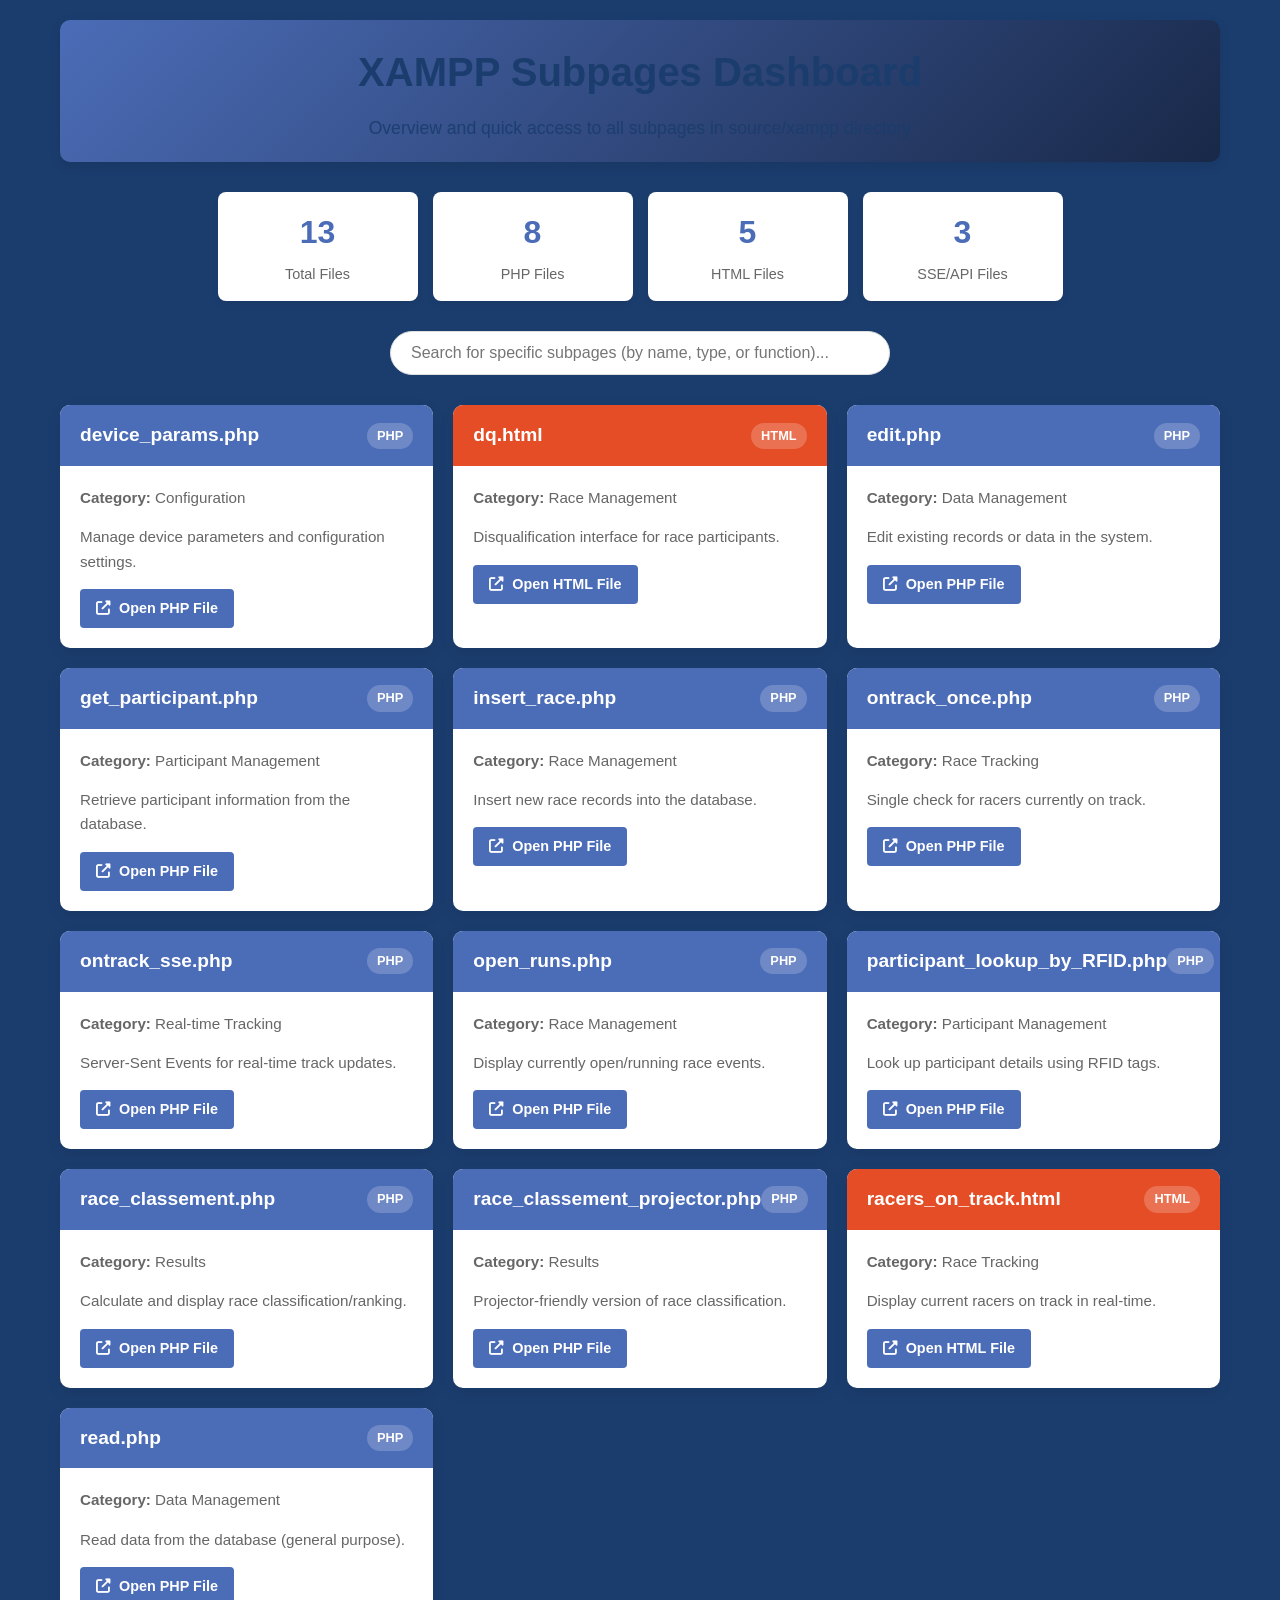
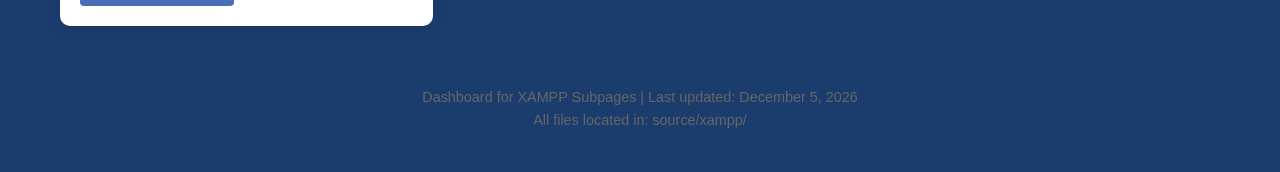
==== source/dashboard_xampp.html @ 2f5ff61c "mc" ====
<!DOCTYPE html>
<html lang="en">
<head>
    <meta charset="UTF-8">
    <meta name="viewport" content="width=device-width, initial-scale=1.0">
    <title>XAMPP Subpages Dashboard</title>
    <link rel="stylesheet" href="https://cdnjs.cloudflare.com/ajax/libs/font-awesome/6.4.0/css/all.min.css">
    <style>
        * {
            margin: 0;
            padding: 0;
            box-sizing: border-box;
            font-family: 'Segoe UI', Tahoma, Geneva, Verdana, sans-serif;
        }
        
        body {
            background-color: #1b3d6e;
            color: #333;
            line-height: 1.6;
        }
        
        .container {
            max-width: 1200px;
            margin: 0 auto;
            padding: 20px;
        }
        
        header {
            text-align: center;
            margin-bottom: 30px;
            padding: 20px;
            background: linear-gradient(135deg, #4b6cb7 0%, #182848 100%);
            color: #1b3d6e;
            border-radius: 10px;
            box-shadow: 0 4px 12px rgba(0, 0, 0, 0.1);
        }
        
        header h1 {
            font-size: 2.5rem;
            margin-bottom: 10px;
        }
        
        header p {
            font-size: 1.1rem;
            opacity: 0.9;
        }
        
        .stats {
            display: flex;
            justify-content: center;
            flex-wrap: wrap;
            gap: 15px;
            margin-bottom: 30px;
        }
        
        .stat-card {
            background: white;
            border-radius: 8px;
            padding: 15px 25px;
            text-align: center;
            box-shadow: 0 4px 6px rgba(0, 0, 0, 0.05);
            flex: 1;
            min-width: 150px;
            max-width: 200px;
        }
        
        .stat-card .number {
            font-size: 2rem;
            font-weight: bold;
            color: #4b6cb7;
        }
        
        .stat-card .label {
            font-size: 0.9rem;
            color: #666;
            margin-top: 5px;
        }
        
        .dashboard {
            display: grid;
            grid-template-columns: repeat(auto-fill, minmax(300px, 1fr));
            gap: 20px;
        }
        
        .card {
            background: white;
            border-radius: 10px;
            overflow: hidden;
            box-shadow: 0 5px 15px rgba(0, 0, 0, 0.08);
            transition: transform 0.3s ease, box-shadow 0.3s ease;
        }
        
        .card:hover {
            transform: translateY(-5px);
            box-shadow: 0 10px 20px rgba(0, 0, 0, 0.12);
        }
        
        .card-header {
            padding: 15px 20px;
            background-color: #4b6cb7;
            color: white;
            display: flex;
            justify-content: space-between;
            align-items: center;
        }
        
        .card-header h3 {
            font-size: 1.2rem;
            font-weight: 600;
        }
        
        .file-type {
            background-color: rgba(255, 255, 255, 0.2);
            padding: 3px 10px;
            border-radius: 20px;
            font-size: 0.8rem;
            font-weight: 600;
        }
        
        .card-body {
            padding: 20px;
        }
        
        .card-body p {
            color: #666;
            margin-bottom: 15px;
            font-size: 0.95rem;
        }
        
        .btn {
            display: inline-block;
            padding: 8px 16px;
            background-color: #4b6cb7;
            color: white;
            text-decoration: none;
            border-radius: 4px;
            font-size: 0.9rem;
            font-weight: 600;
            transition: background-color 0.3s ease;
        }
        
        .btn:hover {
            background-color: #3a5795;
        }
        
        .btn i {
            margin-right: 5px;
        }
        
        .php { background-color: #4b6cb7; }
        .html { background-color: #e44d26; }
        
        .search-container {
            margin-bottom: 30px;
            text-align: center;
        }
        
        .search-box {
            width: 100%;
            max-width: 500px;
            padding: 12px 20px;
            border: 1px solid #ddd;
            border-radius: 50px;
            font-size: 1rem;
            outline: none;
            transition: border-color 0.3s;
        }
        
        .search-box:focus {
            border-color: #4b6cb7;
            box-shadow: 0 0 0 3px rgba(75, 108, 183, 0.2);
        }
        
        footer {
            text-align: center;
            margin-top: 40px;
            padding: 20px;
            color: #666;
            font-size: 0.9rem;
        }
        
        .no-results {
            grid-column: 1 / -1;
            text-align: center;
            padding: 40px;
            color: #666;
        }
        
        @media (max-width: 768px) {
            .dashboard {
                grid-template-columns: 1fr;
            }
            
            header h1 {
                font-size: 2rem;
            }
        }
    </style>
</head>
<body>
    <div class="container">
        <header>
            <h1>XAMPP Subpages Dashboard</h1>
            <p>Overview and quick access to all subpages in source/xampp directory</p>
        </header>
        
        <div class="stats">
            <div class="stat-card">
                <div class="number">13</div>
                <div class="label">Total Files</div>
            </div>
            <div class="stat-card">
                <div class="number">8</div>
                <div class="label">PHP Files</div>
            </div>
            <div class="stat-card">
                <div class="number">5</div>
                <div class="label">HTML Files</div>
            </div>
            <div class="stat-card">
                <div class="number">3</div>
                <div class="label">SSE/API Files</div>
            </div>
        </div>
        
        <div class="search-container">
            <input type="text" class="search-box" id="searchInput" placeholder="Search for specific subpages (by name, type, or function)...">
        </div>
        
        <div class="dashboard" id="dashboard">
            <!-- Cards will be generated by JavaScript -->
        </div>
        
        <footer>
            <p>Dashboard for XAMPP Subpages | Last updated: <span id="currentDate"></span></p>
            <p>All files located in: <code>source/xampp/</code></p>
        </footer>
    </div>

    <script>
        // File data with descriptions
        const files = [
            {
                name: "device_params.php",
                type: "php",
                description: "Manage device parameters and configuration settings.",
                category: "Configuration"
            },
            {
                name: "dq.html",
                type: "html",
                description: "Disqualification interface for race participants.",
                category: "Race Management"
            },
            {
                name: "edit.php",
                type: "php",
                description: "Edit existing records or data in the system.",
                category: "Data Management"
            },
            {
                name: "get_participant.php",
                type: "php",
                description: "Retrieve participant information from the database.",
                category: "Participant Management"
            },
            {
                name: "insert_race.php",
                type: "php",
                description: "Insert new race records into the database.",
                category: "Race Management"
            },
            {
                name: "ontrack_once.php",
                type: "php",
                description: "Single check for racers currently on track.",
                category: "Race Tracking"
            },
            {
                name: "ontrack_sse.php",
                type: "php",
                description: "Server-Sent Events for real-time track updates.",
                category: "Real-time Tracking"
            },
            {
                name: "open_runs.php",
                type: "php",
                description: "Display currently open/running race events.",
                category: "Race Management"
            },
            {
                name: "participant_lookup_by_RFID.php",
                type: "php",
                description: "Look up participant details using RFID tags.",
                category: "Participant Management"
            },
            {
                name: "race_classement.php",
                type: "php",
                description: "Calculate and display race classification/ranking.",
                category: "Results"
            },
            {
                name: "race_classement_projector.php",
                type: "php",
                description: "Projector-friendly version of race classification.",
                category: "Results"
            },
            {
                name: "racers_on_track.html",
                type: "html",
                description: "Display current racers on track in real-time.",
                category: "Race Tracking"
            },
            {
                name: "read.php",
                type: "php",
                description: "Read data from the database (general purpose).",
                category: "Data Management"
            }
        ];
        
        // File type display names and colors
        const fileTypeInfo = {
            "php": { name: "PHP", color: "#4b6cb7" },
            "html": { name: "HTML", color: "#e44d26" }
        };
        
        // Category descriptions
        const categoryDescriptions = {
            "Configuration": "System configuration and parameter management",
            "Race Management": "Manage races, runs, and race-related operations",
            "Data Management": "Create, read, update, delete operations",
            "Participant Management": "Handle participant information and lookup",
            "Race Tracking": "Monitor racers on track in real-time",
            "Real-time Tracking": "Live updates using Server-Sent Events",
            "Results": "Race results, classification, and rankings"
        };
        
        // Initialize dashboard
        document.addEventListener('DOMContentUpdated', function() {
            renderDashboard(files);
            updateCurrentDate();
        });
        
        function renderDashboard(fileList) {
            const dashboard = document.getElementById('dashboard');
            
            if (fileList.length === 0) {
                dashboard.innerHTML = '<div class="no-results"><h3>No files match your search</h3><p>Try a different search term</p></div>';
                return;
            }
            
            dashboard.innerHTML = '';
            
            fileList.forEach(file => {
                const fileType = fileTypeInfo[file.type];
                const card = document.createElement('div');
                card.className = 'card';
                
                card.innerHTML = `
                    <div class="card-header" style="background-color: ${fileType.color}">
                        <h3>${file.name}</h3>
                        <span class="file-type">${fileType.name}</span>
                    </div>
                    <div class="card-body">
                        <p><strong>Category:</strong> ${file.category}</p>
                        <p>${file.description}</p>
                        <a href="source/xampp/${file.name}" class="btn" target="_blank">
                            <i class="fas fa-external-link-alt"></i> Open ${fileType.name} File
                        </a>
                    </div>
                `;
                
                dashboard.appendChild(card);
            });
        }
        
        // Search functionality
        document.getElementById('searchInput').addEventListener('input', function(e) {
            const searchTerm = e.target.value.toLowerCase();
            
            if (searchTerm === '') {
                renderDashboard(files);
                return;
            }
            
            const filteredFiles = files.filter(file => {
                return file.name.toLowerCase().includes(searchTerm) ||
                       file.type.toLowerCase().includes(searchTerm) ||
                       file.description.toLowerCase().includes(searchTerm) ||
                       file.category.toLowerCase().includes(searchTerm);
            });
            
            renderDashboard(filteredFiles);
        });
        
        // Update current date in footer
        function updateCurrentDate() {
            const now = new Date();
            const options = { year: 'numeric', month: 'long', day: 'numeric' };
            document.getElementById('currentDate').textContent = now.toLocaleDateString('en-US', options);
        }
        
        // Initialize the dashboard
        document.addEventListener('DOMContentLoaded', function() {
            renderDashboard(files);
            updateCurrentDate();
        });
    </script>
</body>
</html>
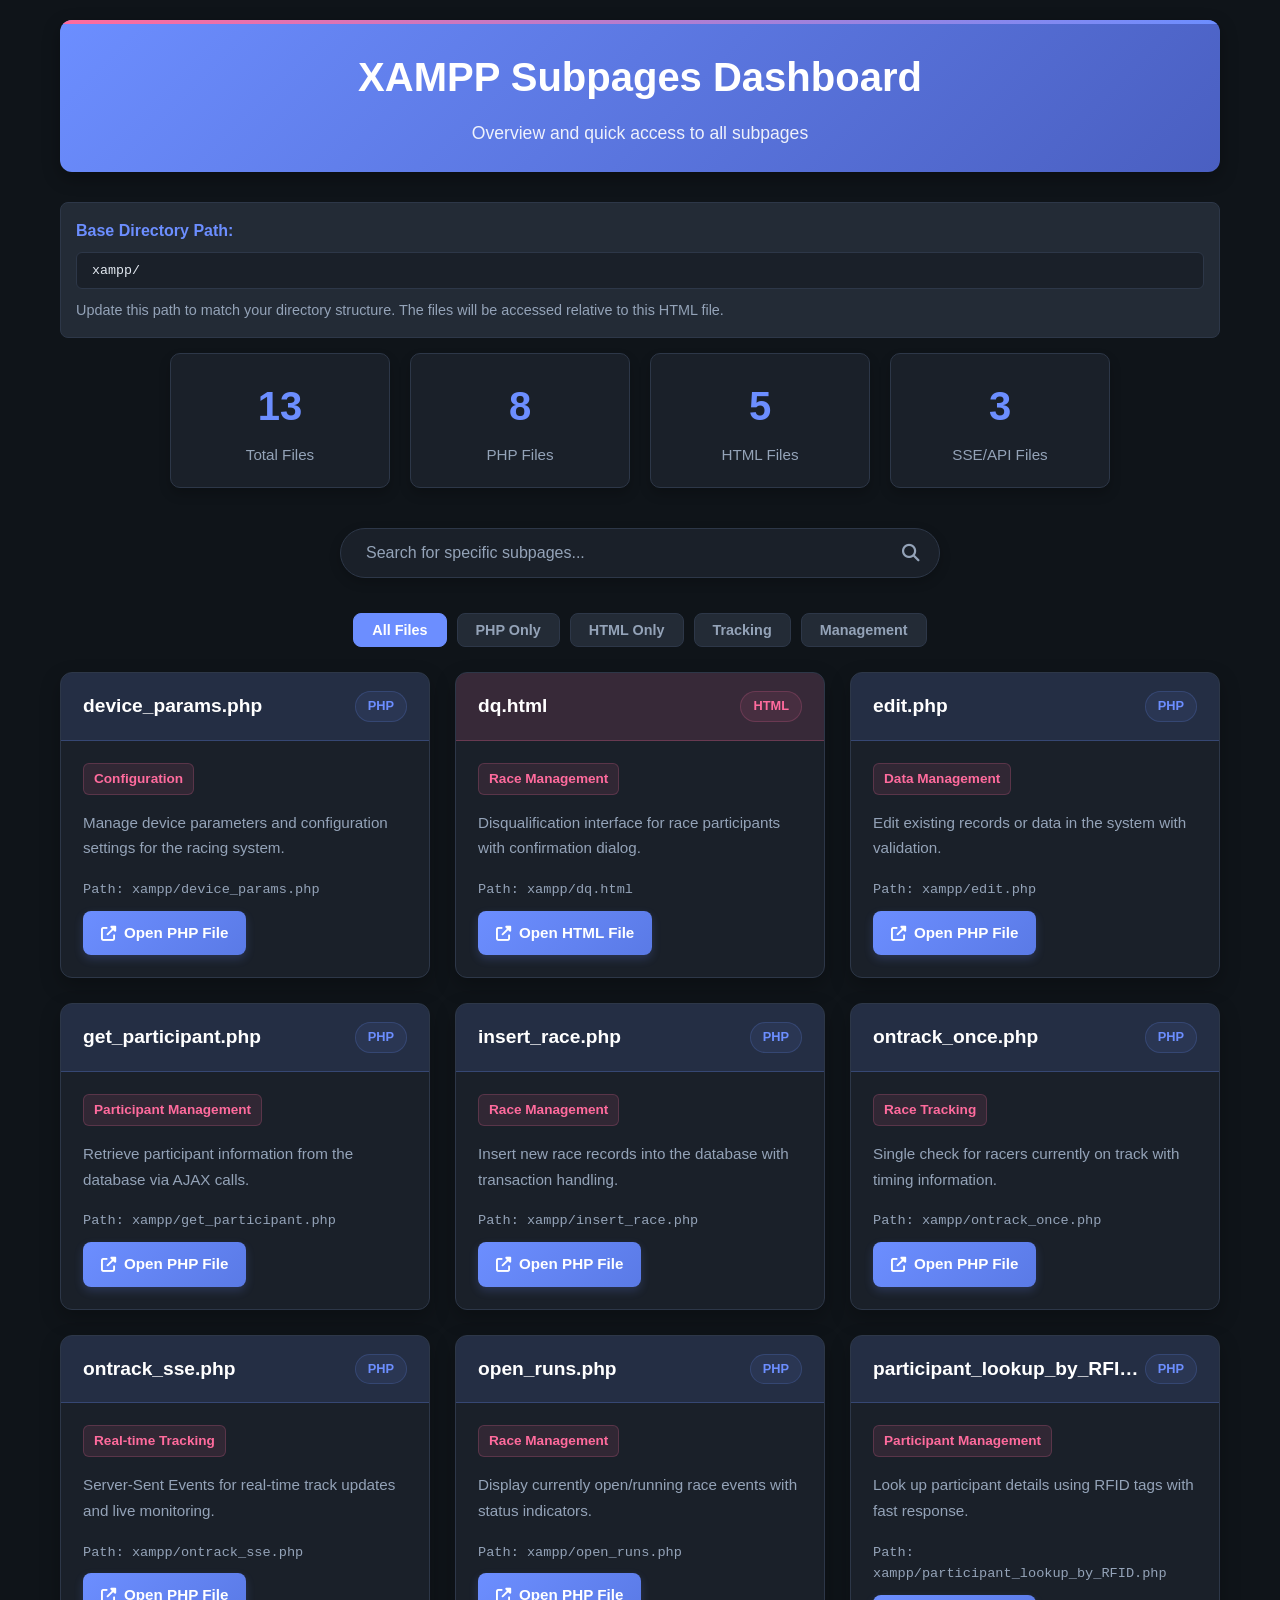
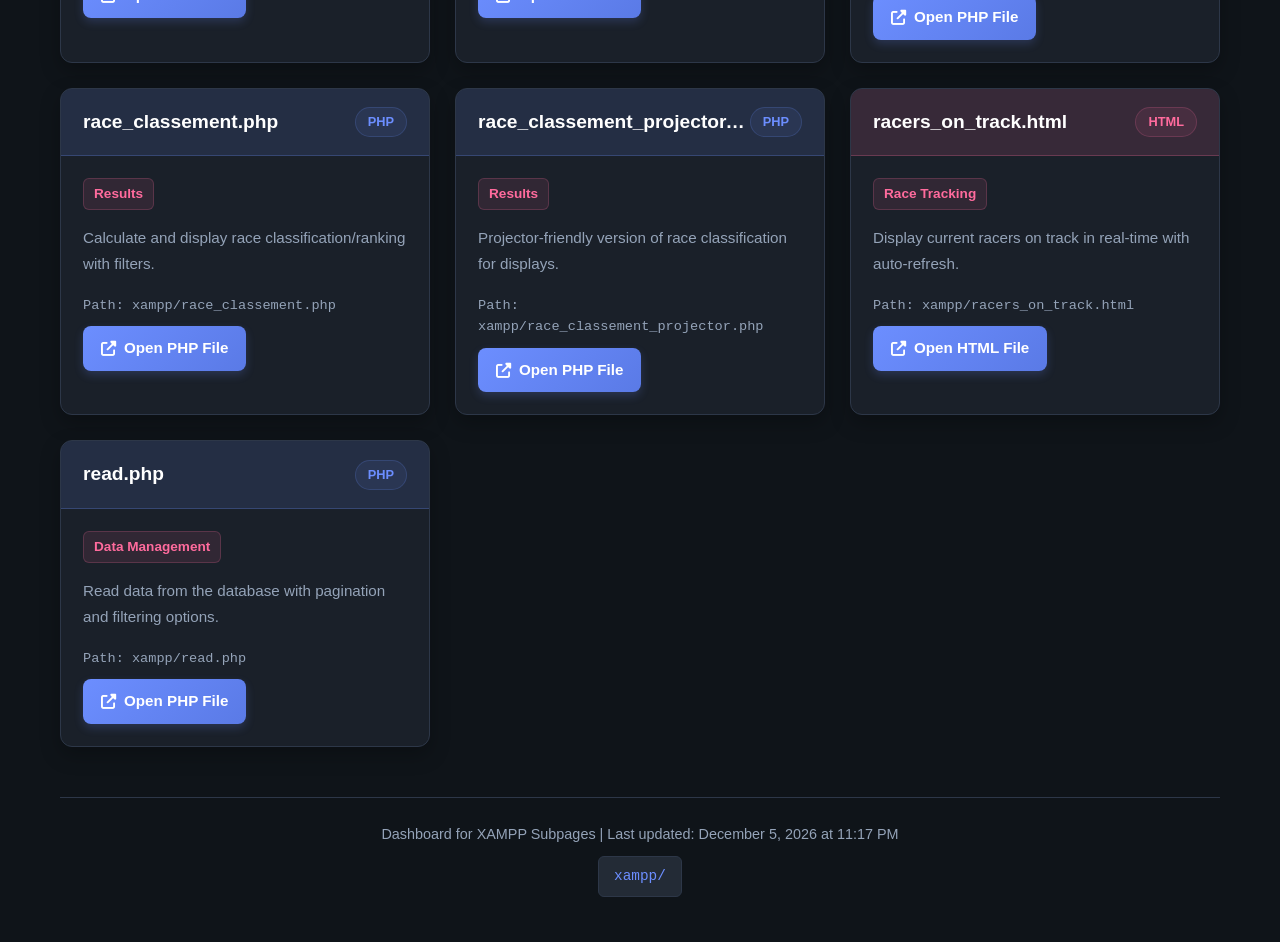
==== commit 7dccb9f1: "dashboard xammp files in darkmode, base path added for flexability" ====
--- a/source/dashboard_xampp.html
+++ b/source/dashboard_xampp.html
@@ -13,10 +13,26 @@
             font-family: 'Segoe UI', Tahoma, Geneva, Verdana, sans-serif;
         }
         
+        :root {
+            --primary: #6c8eff;
+            --primary-dark: #5a7ae6;
+            --secondary: #ff6b9d;
+            --background: #0f1419;
+            --card-bg: #1a2029;
+            --surface: #232b36;
+            --text-primary: #e2e8f0;
+            --text-secondary: #94a3b8;
+            --border: #2d3748;
+            --success: #10b981;
+            --warning: #f59e0b;
+            --danger: #ef4444;
+        }
+        
         body {
-            background-color: #1b3d6e;
-            color: #333;
+            background-color: var(--background);
+            color: var(--text-primary);
             line-height: 1.6;
+            min-height: 100vh;
         }
         
         .container {
@@ -28,162 +44,301 @@
         header {
             text-align: center;
             margin-bottom: 30px;
-            padding: 20px;
-            background: linear-gradient(135deg, #4b6cb7 0%, #182848 100%);
-            color: #1b3d6e;
-            border-radius: 10px;
-            box-shadow: 0 4px 12px rgba(0, 0, 0, 0.1);
+            padding: 25px;
+            background: linear-gradient(135deg, var(--primary) 0%, #4a5fc1 100%);
+            color: white;
+            border-radius: 12px;
+            box-shadow: 0 6px 18px rgba(0, 0, 0, 0.3);
+            position: relative;
+            overflow: hidden;
+        }
+        
+        header::before {
+            content: '';
+            position: absolute;
+            top: 0;
+            left: 0;
+            right: 0;
+            height: 4px;
+            background: linear-gradient(90deg, var(--secondary), var(--primary));
         }
         
         header h1 {
             font-size: 2.5rem;
             margin-bottom: 10px;
+            font-weight: 700;
         }
         
         header p {
             font-size: 1.1rem;
             opacity: 0.9;
+        }
+        
+        .path-config {
+            background: var(--surface);
+            padding: 15px;
+            border-radius: 8px;
+            margin: 15px 0;
+            border: 1px solid var(--border);
+        }
+        
+        .path-config label {
+            display: block;
+            margin-bottom: 8px;
+            font-weight: 600;
+            color: var(--primary);
+        }
+        
+        .path-config input {
+            width: 100%;
+            padding: 10px 15px;
+            background: var(--card-bg);
+            border: 1px solid var(--border);
+            border-radius: 6px;
+            color: var(--text-primary);
+            font-family: 'Courier New', monospace;
         }
         
         .stats {
             display: flex;
             justify-content: center;
             flex-wrap: wrap;
-            gap: 15px;
-            margin-bottom: 30px;
+            gap: 20px;
+            margin-bottom: 40px;
         }
         
         .stat-card {
-            background: white;
-            border-radius: 8px;
-            padding: 15px 25px;
+            background: var(--card-bg);
+            border-radius: 10px;
+            padding: 20px 25px;
             text-align: center;
-            box-shadow: 0 4px 6px rgba(0, 0, 0, 0.05);
+            box-shadow: 0 6px 12px rgba(0, 0, 0, 0.2);
             flex: 1;
-            min-width: 150px;
-            max-width: 200px;
+            min-width: 160px;
+            max-width: 220px;
+            border: 1px solid var(--border);
+            transition: transform 0.3s ease, box-shadow 0.3s ease;
+        }
+        
+        .stat-card:hover {
+            transform: translateY(-5px);
+            box-shadow: 0 10px 20px rgba(0, 0, 0, 0.3);
+            border-color: var(--primary);
         }
         
         .stat-card .number {
-            font-size: 2rem;
+            font-size: 2.5rem;
             font-weight: bold;
-            color: #4b6cb7;
+            color: var(--primary);
+            margin-bottom: 5px;
         }
         
         .stat-card .label {
-            font-size: 0.9rem;
-            color: #666;
-            margin-top: 5px;
+            font-size: 0.95rem;
+            color: var(--text-secondary);
+            font-weight: 500;
         }
         
         .dashboard {
             display: grid;
-            grid-template-columns: repeat(auto-fill, minmax(300px, 1fr));
-            gap: 20px;
+            grid-template-columns: repeat(auto-fill, minmax(320px, 1fr));
+            gap: 25px;
         }
         
         .card {
-            background: white;
-            border-radius: 10px;
+            background: var(--card-bg);
+            border-radius: 12px;
             overflow: hidden;
-            box-shadow: 0 5px 15px rgba(0, 0, 0, 0.08);
+            box-shadow: 0 8px 20px rgba(0, 0, 0, 0.25);
             transition: transform 0.3s ease, box-shadow 0.3s ease;
+            border: 1px solid var(--border);
         }
         
         .card:hover {
-            transform: translateY(-5px);
-            box-shadow: 0 10px 20px rgba(0, 0, 0, 0.12);
+            transform: translateY(-8px);
+            box-shadow: 0 15px 30px rgba(0, 0, 0, 0.4);
+            border-color: var(--primary);
         }
         
         .card-header {
-            padding: 15px 20px;
-            background-color: #4b6cb7;
+            padding: 18px 22px;
+            background: var(--surface);
             color: white;
             display: flex;
             justify-content: space-between;
             align-items: center;
+            border-bottom: 1px solid var(--border);
         }
         
         .card-header h3 {
             font-size: 1.2rem;
             font-weight: 600;
+            overflow: hidden;
+            text-overflow: ellipsis;
+            white-space: nowrap;
         }
         
         .file-type {
-            background-color: rgba(255, 255, 255, 0.2);
-            padding: 3px 10px;
+            background-color: rgba(108, 142, 255, 0.15);
+            color: var(--primary);
+            padding: 4px 12px;
             border-radius: 20px;
             font-size: 0.8rem;
             font-weight: 600;
+            border: 1px solid rgba(108, 142, 255, 0.3);
         }
         
         .card-body {
-            padding: 20px;
+            padding: 22px;
         }
         
         .card-body p {
-            color: #666;
+            color: var(--text-secondary);
+            margin-bottom: 18px;
+            font-size: 0.95rem;
+            line-height: 1.7;
+        }
+        
+        .category {
+            display: inline-block;
+            padding: 4px 10px;
+            background-color: rgba(255, 107, 157, 0.1);
+            color: var(--secondary);
+            border-radius: 6px;
+            font-size: 0.85rem;
+            font-weight: 600;
             margin-bottom: 15px;
-            font-size: 0.95rem;
+            border: 1px solid rgba(255, 107, 157, 0.2);
         }
         
         .btn {
-            display: inline-block;
-            padding: 8px 16px;
-            background-color: #4b6cb7;
+            display: inline-flex;
+            align-items: center;
+            justify-content: center;
+            padding: 10px 18px;
+            background: linear-gradient(135deg, var(--primary) 0%, var(--primary-dark) 100%);
             color: white;
             text-decoration: none;
-            border-radius: 4px;
-            font-size: 0.9rem;
+            border-radius: 8px;
+            font-size: 0.95rem;
             font-weight: 600;
-            transition: background-color 0.3s ease;
+            transition: all 0.3s ease;
+            border: none;
+            cursor: pointer;
+            box-shadow: 0 4px 10px rgba(108, 142, 255, 0.2);
         }
         
         .btn:hover {
-            background-color: #3a5795;
+            background: linear-gradient(135deg, var(--primary-dark) 0%, #4a5fc1 100%);
+            transform: translateY(-2px);
+            box-shadow: 0 6px 15px rgba(108, 142, 255, 0.3);
         }
         
         .btn i {
-            margin-right: 5px;
-        }
-        
-        .php { background-color: #4b6cb7; }
-        .html { background-color: #e44d26; }
+            margin-right: 8px;
+        }
         
         .search-container {
-            margin-bottom: 30px;
+            margin-bottom: 35px;
             text-align: center;
+            position: relative;
         }
         
         .search-box {
             width: 100%;
-            max-width: 500px;
-            padding: 12px 20px;
-            border: 1px solid #ddd;
+            max-width: 600px;
+            padding: 15px 25px;
+            background: var(--card-bg);
+            border: 1px solid var(--border);
             border-radius: 50px;
             font-size: 1rem;
             outline: none;
-            transition: border-color 0.3s;
+            transition: all 0.3s;
+            color: var(--text-primary);
+            box-shadow: 0 4px 12px rgba(0, 0, 0, 0.2);
         }
         
         .search-box:focus {
-            border-color: #4b6cb7;
-            box-shadow: 0 0 0 3px rgba(75, 108, 183, 0.2);
+            border-color: var(--primary);
+            box-shadow: 0 0 0 3px rgba(108, 142, 255, 0.2), 0 6px 20px rgba(0, 0, 0, 0.3);
+        }
+        
+        .search-box::placeholder {
+            color: var(--text-secondary);
+        }
+        
+        .search-icon {
+            position: absolute;
+            right: calc(50% - 280px);
+            top: 50%;
+            transform: translateY(-50%);
+            color: var(--text-secondary);
+            font-size: 1.1rem;
         }
         
         footer {
             text-align: center;
-            margin-top: 40px;
-            padding: 20px;
-            color: #666;
+            margin-top: 50px;
+            padding: 25px;
+            color: var(--text-secondary);
             font-size: 0.9rem;
+            border-top: 1px solid var(--border);
+        }
+        
+        .path-display {
+            display: inline-block;
+            background: var(--surface);
+            padding: 8px 15px;
+            border-radius: 6px;
+            font-family: 'Courier New', monospace;
+            color: var(--primary);
+            margin-top: 10px;
+            border: 1px solid var(--border);
         }
         
         .no-results {
             grid-column: 1 / -1;
             text-align: center;
-            padding: 40px;
-            color: #666;
+            padding: 60px;
+            color: var(--text-secondary);
+        }
+        
+        .no-results i {
+            font-size: 3rem;
+            color: var(--text-secondary);
+            margin-bottom: 15px;
+            opacity: 0.5;
+        }
+        
+        .filter-buttons {
+            display: flex;
+            justify-content: center;
+            flex-wrap: wrap;
+            gap: 10px;
+            margin-bottom: 25px;
+        }
+        
+        .filter-btn {
+            padding: 8px 18px;
+            background: var(--surface);
+            color: var(--text-secondary);
+            border: 1px solid var(--border);
+            border-radius: 8px;
+            cursor: pointer;
+            font-size: 0.9rem;
+            font-weight: 600;
+            transition: all 0.2s ease;
+        }
+        
+        .filter-btn:hover {
+            background: var(--card-bg);
+            color: var(--text-primary);
+        }
+        
+        .filter-btn.active {
+            background: var(--primary);
+            color: white;
+            border-color: var(--primary);
         }
         
         @media (max-width: 768px) {
@@ -194,6 +349,37 @@
             header h1 {
                 font-size: 2rem;
             }
+            
+            .stat-card {
+                min-width: 140px;
+            }
+            
+            .search-icon {
+                right: 20px;
+            }
+            
+            .search-box {
+                padding-left: 20px;
+                padding-right: 50px;
+            }
+        }
+        
+        /* Scrollbar styling */
+        ::-webkit-scrollbar {
+            width: 10px;
+        }
+        
+        ::-webkit-scrollbar-track {
+            background: var(--surface);
+        }
+        
+        ::-webkit-scrollbar-thumb {
+            background: var(--primary);
+            border-radius: 5px;
+        }
+        
+        ::-webkit-scrollbar-thumb:hover {
+            background: var(--primary-dark);
         }
     </style>
 </head>
@@ -201,8 +387,17 @@
     <div class="container">
         <header>
             <h1>XAMPP Subpages Dashboard</h1>
-            <p>Overview and quick access to all subpages in source/xampp directory</p>
+            <p>Overview and quick access to all subpages</p>
         </header>
+        
+        <!-- PATH CONFIGURATION SECTION -->
+        <div class="path-config">
+            <label for="basePath">Base Directory Path:</label>
+            <input type="text" id="basePath" value="source/xampp/">
+            <p style="margin-top: 10px; font-size: 0.9rem; color: var(--text-secondary);">
+                Update this path to match your directory structure. The files will be accessed relative to this HTML file.
+            </p>
+        </div>
         
         <div class="stats">
             <div class="stat-card">
@@ -224,7 +419,18 @@
         </div>
         
         <div class="search-container">
-            <input type="text" class="search-box" id="searchInput" placeholder="Search for specific subpages (by name, type, or function)...">
+            <input type="text" class="search-box" id="searchInput" placeholder="Search for specific subpages...">
+            <div class="search-icon">
+                <i class="fas fa-search"></i>
+            </div>
+        </div>
+        
+        <div class="filter-buttons" id="filterButtons">
+            <button class="filter-btn active" data-filter="all">All Files</button>
+            <button class="filter-btn" data-filter="php">PHP Only</button>
+            <button class="filter-btn" data-filter="html">HTML Only</button>
+            <button class="filter-btn" data-filter="tracking">Tracking</button>
+            <button class="filter-btn" data-filter="management">Management</button>
         </div>
         
         <div class="dashboard" id="dashboard">
@@ -233,121 +439,149 @@
         
         <footer>
             <p>Dashboard for XAMPP Subpages | Last updated: <span id="currentDate"></span></p>
-            <p>All files located in: <code>source/xampp/</code></p>
+            <div class="path-display" id="currentPathDisplay">source/xampp/</div>
         </footer>
     </div>
 
     <script>
+        // ==============================================
+        // CONFIGURATION - CHANGE THESE VALUES AS NEEDED
+        // ==============================================
+        
+        // Default base path - change this to match your directory structure
+        let basePath = "xampp/";
+        
+        // ==============================================
+        // END CONFIGURATION
+        // ==============================================
+        
         // File data with descriptions
         const files = [
             {
                 name: "device_params.php",
                 type: "php",
-                description: "Manage device parameters and configuration settings.",
-                category: "Configuration"
+                description: "Manage device parameters and configuration settings for the racing system.",
+                category: "Configuration",
+                tags: ["configuration", "settings"]
             },
             {
                 name: "dq.html",
                 type: "html",
-                description: "Disqualification interface for race participants.",
-                category: "Race Management"
+                description: "Disqualification interface for race participants with confirmation dialog.",
+                category: "Race Management",
+                tags: ["disqualification", "interface"]
             },
             {
                 name: "edit.php",
                 type: "php",
-                description: "Edit existing records or data in the system.",
-                category: "Data Management"
+                description: "Edit existing records or data in the system with validation.",
+                category: "Data Management",
+                tags: ["edit", "update", "data"]
             },
             {
                 name: "get_participant.php",
                 type: "php",
-                description: "Retrieve participant information from the database.",
-                category: "Participant Management"
+                description: "Retrieve participant information from the database via AJAX calls.",
+                category: "Participant Management",
+                tags: ["participant", "lookup", "database"]
             },
             {
                 name: "insert_race.php",
                 type: "php",
-                description: "Insert new race records into the database.",
-                category: "Race Management"
+                description: "Insert new race records into the database with transaction handling.",
+                category: "Race Management",
+                tags: ["race", "insert", "database"]
             },
             {
                 name: "ontrack_once.php",
                 type: "php",
-                description: "Single check for racers currently on track.",
-                category: "Race Tracking"
+                description: "Single check for racers currently on track with timing information.",
+                category: "Race Tracking",
+                tags: ["tracking", "once", "check"]
             },
             {
                 name: "ontrack_sse.php",
                 type: "php",
-                description: "Server-Sent Events for real-time track updates.",
-                category: "Real-time Tracking"
+                description: "Server-Sent Events for real-time track updates and live monitoring.",
+                category: "Real-time Tracking",
+                tags: ["tracking", "realtime", "sse"]
             },
             {
                 name: "open_runs.php",
                 type: "php",
-                description: "Display currently open/running race events.",
-                category: "Race Management"
+                description: "Display currently open/running race events with status indicators.",
+                category: "Race Management",
+                tags: ["runs", "open", "status"]
             },
             {
                 name: "participant_lookup_by_RFID.php",
                 type: "php",
-                description: "Look up participant details using RFID tags.",
-                category: "Participant Management"
+                description: "Look up participant details using RFID tags with fast response.",
+                category: "Participant Management",
+                tags: ["rfid", "participant", "lookup"]
             },
             {
                 name: "race_classement.php",
                 type: "php",
-                description: "Calculate and display race classification/ranking.",
-                category: "Results"
+                description: "Calculate and display race classification/ranking with filters.",
+                category: "Results",
+                tags: ["classement", "ranking", "results"]
             },
             {
                 name: "race_classement_projector.php",
                 type: "php",
-                description: "Projector-friendly version of race classification.",
-                category: "Results"
+                description: "Projector-friendly version of race classification for displays.",
+                category: "Results",
+                tags: ["projector", "display", "results"]
             },
             {
                 name: "racers_on_track.html",
                 type: "html",
-                description: "Display current racers on track in real-time.",
-                category: "Race Tracking"
+                description: "Display current racers on track in real-time with auto-refresh.",
+                category: "Race Tracking",
+                tags: ["racers", "track", "realtime"]
             },
             {
                 name: "read.php",
                 type: "php",
-                description: "Read data from the database (general purpose).",
-                category: "Data Management"
+                description: "Read data from the database with pagination and filtering options.",
+                category: "Data Management",
+                tags: ["read", "database", "data"]
             }
         ];
         
-        // File type display names and colors
+        // File type display names
         const fileTypeInfo = {
-            "php": { name: "PHP", color: "#4b6cb7" },
-            "html": { name: "HTML", color: "#e44d26" }
+            "php": { name: "PHP", color: "#6c8eff" },
+            "html": { name: "HTML", color: "#ff6b9d" }
         };
         
-        // Category descriptions
-        const categoryDescriptions = {
-            "Configuration": "System configuration and parameter management",
-            "Race Management": "Manage races, runs, and race-related operations",
-            "Data Management": "Create, read, update, delete operations",
-            "Participant Management": "Handle participant information and lookup",
-            "Race Tracking": "Monitor racers on track in real-time",
-            "Real-time Tracking": "Live updates using Server-Sent Events",
-            "Results": "Race results, classification, and rankings"
-        };
-        
         // Initialize dashboard
-        document.addEventListener('DOMContentUpdated', function() {
+        document.addEventListener('DOMContentLoaded', function() {
+            // Load saved path from localStorage or use default
+            const savedPath = localStorage.getItem('dashboardBasePath');
+            if (savedPath) {
+                basePath = savedPath;
+                document.getElementById('basePath').value = basePath;
+            }
+            
             renderDashboard(files);
             updateCurrentDate();
+            setupFilterButtons();
+            setupPathConfig();
         });
         
         function renderDashboard(fileList) {
             const dashboard = document.getElementById('dashboard');
             
             if (fileList.length === 0) {
-                dashboard.innerHTML = '<div class="no-results"><h3>No files match your search</h3><p>Try a different search term</p></div>';
+                dashboard.innerHTML = `
+                    <div class="no-results">
+                        <i class="fas fa-search"></i>
+                        <h3>No files match your search</h3>
+                        <p>Try a different search term or filter</p>
+                    </div>
+                `;
                 return;
             }
             
@@ -358,15 +592,24 @@
                 const card = document.createElement('div');
                 card.className = 'card';
                 
+                // IMPORTANT: This is where the file path is constructed
+                // basePath is combined with the filename
+                const filePath = `${basePath}${file.name}`;
+                
                 card.innerHTML = `
-                    <div class="card-header" style="background-color: ${fileType.color}">
+                    <div class="card-header" style="background-color: ${fileType.color}20; border-color: ${fileType.color}40">
                         <h3>${file.name}</h3>
-                        <span class="file-type">${fileType.name}</span>
+                        <span class="file-type" style="background-color: ${fileType.color}15; color: ${fileType.color}; border-color: ${fileType.color}30">
+                            ${fileType.name}
+                        </span>
                     </div>
                     <div class="card-body">
-                        <p><strong>Category:</strong> ${file.category}</p>
+                        <div class="category">${file.category}</div>
                         <p>${file.description}</p>
-                        <a href="source/xampp/${file.name}" class="btn" target="_blank">
+                        <div style="margin-bottom: 10px; font-size: 0.85rem; color: var(--text-secondary); font-family: 'Courier New', monospace;">
+                            Path: ${filePath}
+                        </div>
+                        <a href="${filePath}" class="btn" target="_blank">
                             <i class="fas fa-external-link-alt"></i> Open ${fileType.name} File
                         </a>
                     </div>
@@ -374,6 +617,34 @@
                 
                 dashboard.appendChild(card);
             });
+            
+            // Update the path display in footer
+            document.getElementById('currentPathDisplay').textContent = basePath;
+        }
+        
+        // Setup path configuration
+        function setupPathConfig() {
+            const basePathInput = document.getElementById('basePath');
+            
+            // Load current value
+            basePathInput.value = basePath;
+            
+            // Save on change
+            basePathInput.addEventListener('change', function() {
+                basePath = this.value;
+                
+                // Ensure path ends with slash if not empty
+                if (basePath && !basePath.endsWith('/')) {
+                    basePath += '/';
+                    this.value = basePath;
+                }
+                
+                // Save to localStorage
+                localStorage.setItem('dashboardBasePath', basePath);
+                
+                // Re-render dashboard with new path
+                renderDashboard(files);
+            });
         }
         
         // Search functionality
@@ -389,24 +660,77 @@
                 return file.name.toLowerCase().includes(searchTerm) ||
                        file.type.toLowerCase().includes(searchTerm) ||
                        file.description.toLowerCase().includes(searchTerm) ||
-                       file.category.toLowerCase().includes(searchTerm);
+                       file.category.toLowerCase().includes(searchTerm) ||
+                       file.tags.some(tag => tag.includes(searchTerm));
             });
             
             renderDashboard(filteredFiles);
         });
+        
+        // Setup filter buttons
+        function setupFilterButtons() {
+            const filterButtons = document.querySelectorAll('.filter-btn');
+            
+            filterButtons.forEach(button => {
+                button.addEventListener('click', function() {
+                    // Remove active class from all buttons
+                    filterButtons.forEach(btn => btn.classList.remove('active'));
+                    // Add active class to clicked button
+                    this.classList.add('active');
+                    
+                    const filter = this.getAttribute('data-filter');
+                    filterFiles(filter);
+                });
+            });
+        }
+        
+        // Filter files based on selected filter
+        function filterFiles(filter) {
+            let filteredFiles = [];
+            
+            switch(filter) {
+                case 'all':
+                    filteredFiles = files;
+                    break;
+                case 'php':
+                    filteredFiles = files.filter(file => file.type === 'php');
+                    break;
+                case 'html':
+                    filteredFiles = files.filter(file => file.type === 'html');
+                    break;
+                case 'tracking':
+                    filteredFiles = files.filter(file => 
+                        file.category === 'Race Tracking' || 
+                        file.category === 'Real-time Tracking'
+                    );
+                    break;
+                case 'management':
+                    filteredFiles = files.filter(file => 
+                        file.category === 'Race Management' || 
+                        file.category === 'Participant Management' ||
+                        file.category === 'Data Management'
+                    );
+                    break;
+                default:
+                    filteredFiles = files;
+            }
+            
+            renderDashboard(filteredFiles);
+        }
         
         // Update current date in footer
         function updateCurrentDate() {
             const now = new Date();
-            const options = { year: 'numeric', month: 'long', day: 'numeric' };
+            const options = { 
+                year: 'numeric', 
+                month: 'long', 
+                day: 'numeric',
+                hour: '2-digit',
+                minute: '2-digit'
+            };
             document.getElementById('currentDate').textContent = now.toLocaleDateString('en-US', options);
         }
-        
-        // Initialize the dashboard
-        document.addEventListener('DOMContentLoaded', function() {
-            renderDashboard(files);
-            updateCurrentDate();
-        });
     </script>
 </body>
-</html>
+
+</html>
